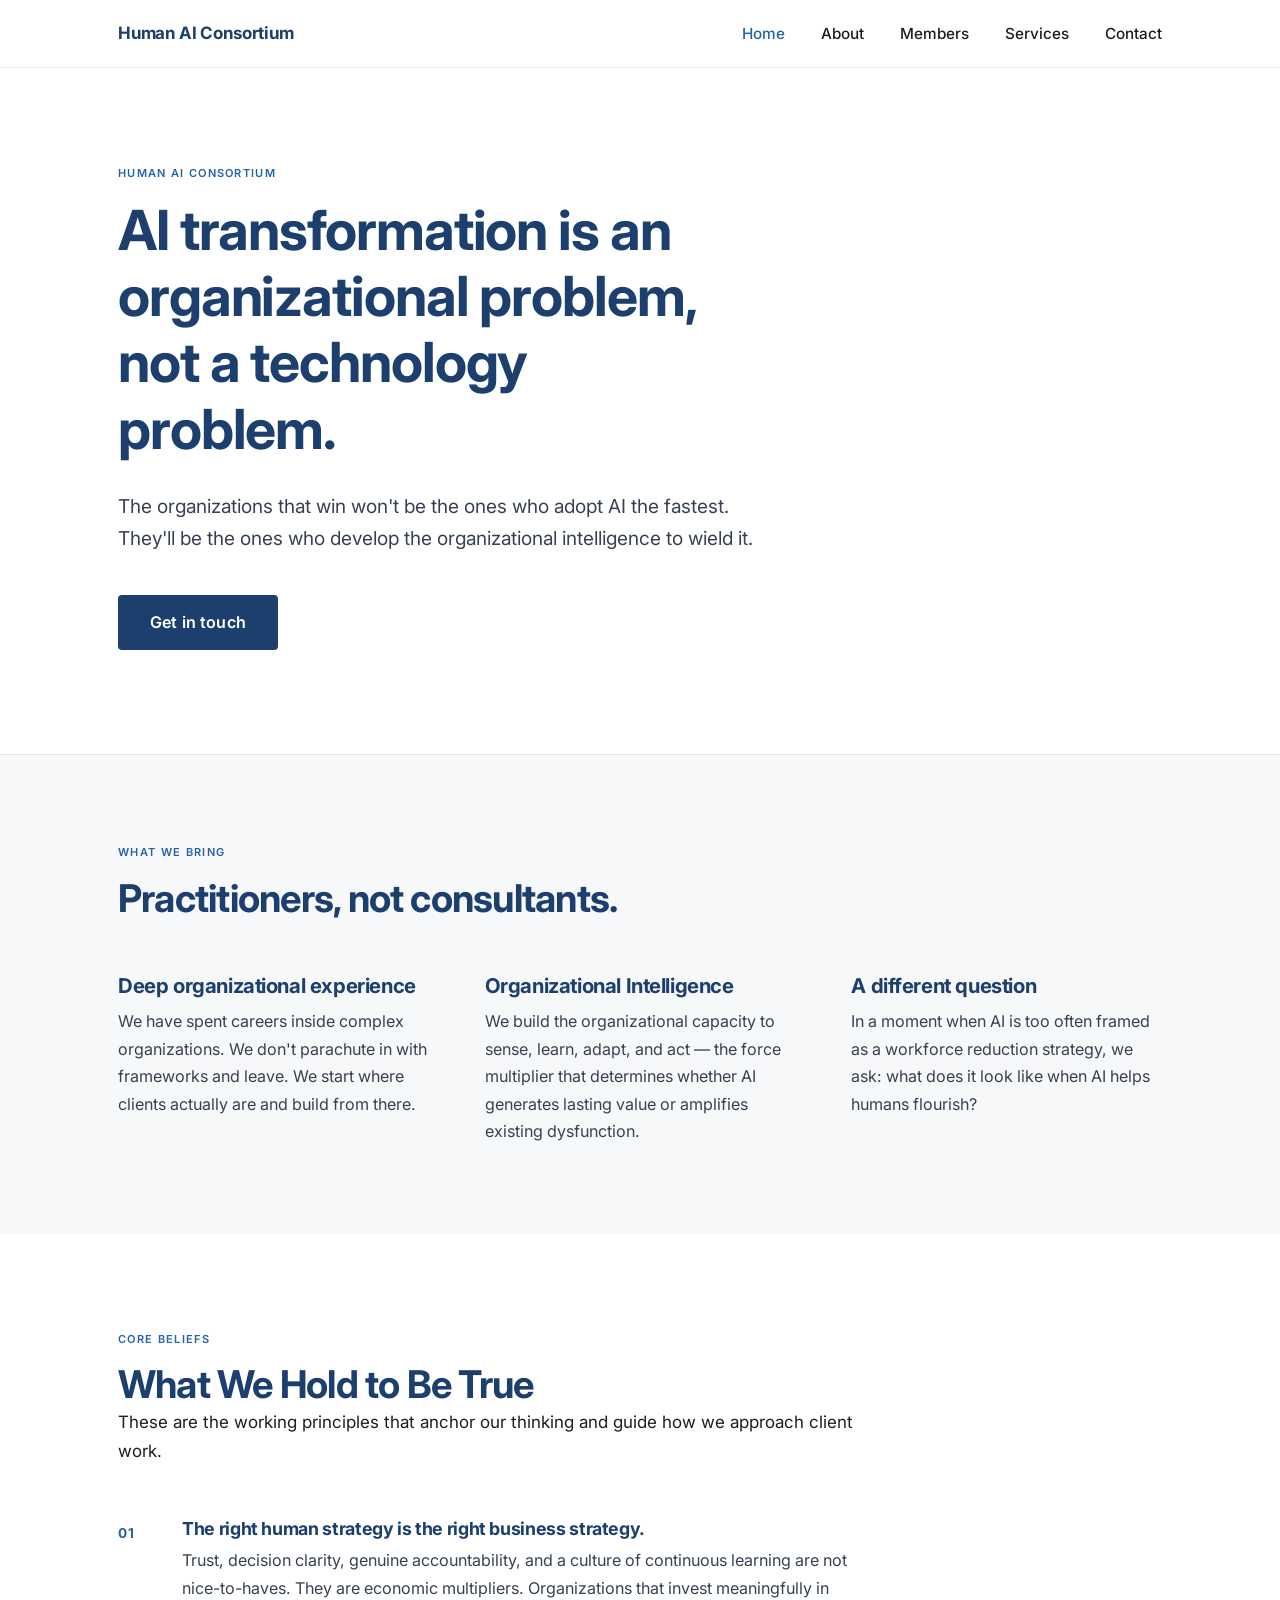
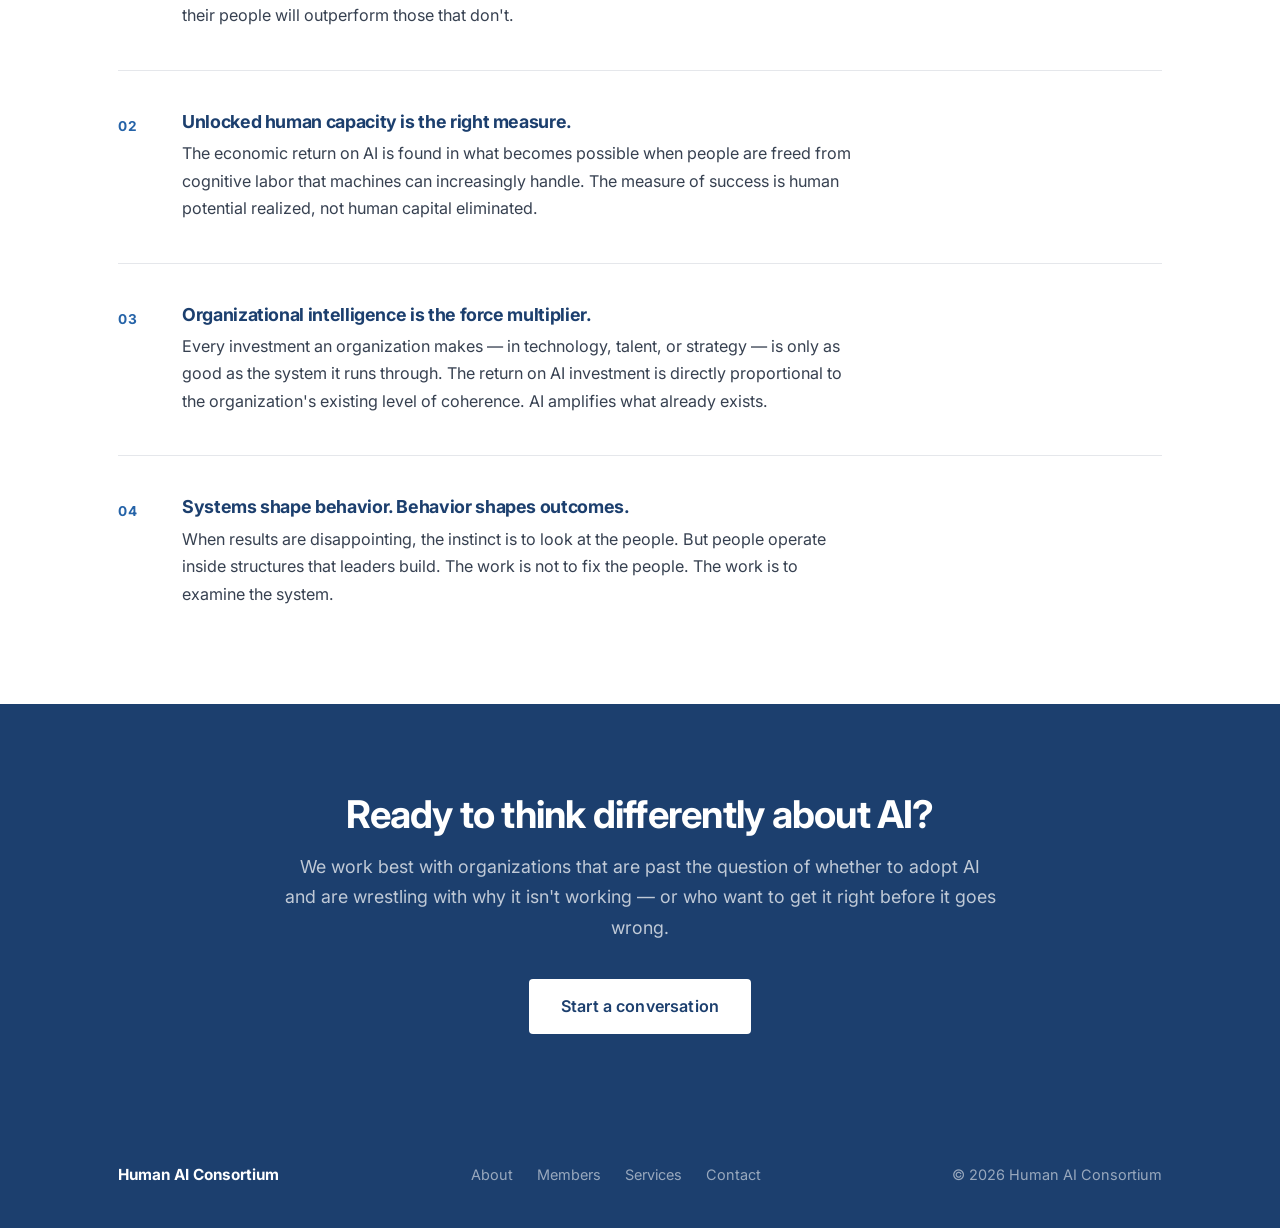
==== index.html @ 133a5184 "Initial build of Human AI Consortium website Five-page static site (HTML/CSS/JS): Home, About, Membe" ====
<!DOCTYPE html>
<html lang="en">
<head>
  <meta charset="UTF-8">
  <meta name="viewport" content="width=device-width, initial-scale=1.0">
  <title>Human AI Consortium</title>
  <meta name="description" content="A collaborative of independent practitioners helping organizations build the human and organizational foundation that makes AI work.">
  <link rel="preconnect" href="https://fonts.googleapis.com">
  <link rel="preconnect" href="https://fonts.gstatic.com" crossorigin>
  <link href="https://fonts.googleapis.com/css2?family=Inter:wght@400;500;600;700&display=swap" rel="stylesheet">
  <link rel="stylesheet" href="css/style.css">
</head>
<body>

  <nav class="site-nav">
    <div class="container nav-inner">
      <a href="index.html" class="nav-logo">Human AI Consortium</a>
      <button class="nav-toggle" aria-label="Open menu" aria-expanded="false">☰</button>
      <ul class="nav-links">
        <li><a href="index.html" class="active">Home</a></li>
        <li><a href="about.html">About</a></li>
        <li><a href="members.html">Members</a></li>
        <li><a href="services.html">Services</a></li>
        <li><a href="contact.html">Contact</a></li>
      </ul>
    </div>
  </nav>

  <!-- Hero -->
  <section class="hero">
    <div class="container">
      <span class="label">Human AI Consortium</span>
      <h1>AI transformation is an organizational problem, not a technology problem.</h1>
      <p>The organizations that win won't be the ones who adopt AI the fastest.<br>
         They'll be the ones who develop the organizational intelligence to wield it.</p>
      <a href="contact.html" class="btn">Get in touch</a>
    </div>
  </section>

  <!-- Feature strip -->
  <section class="features">
    <div class="container">
      <span class="label">What We Bring</span>
      <h2>Practitioners, not consultants.</h2>
      <div class="features-grid">
        <div class="feature-item">
          <h3>Deep organizational experience</h3>
          <p>We have spent careers inside complex organizations. We don't parachute in with frameworks and leave. We start where clients actually are and build from there.</p>
        </div>
        <div class="feature-item">
          <h3>Organizational Intelligence</h3>
          <p>We build the organizational capacity to sense, learn, adapt, and act — the force multiplier that determines whether AI generates lasting value or amplifies existing dysfunction.</p>
        </div>
        <div class="feature-item">
          <h3>A different question</h3>
          <p>In a moment when AI is too often framed as a workforce reduction strategy, we ask: what does it look like when AI helps humans flourish?</p>
        </div>
      </div>
    </div>
  </section>

  <!-- Core Beliefs -->
  <section class="beliefs">
    <div class="container">
      <span class="label">Core Beliefs</span>
      <h2>What We Hold to Be True</h2>
      <p>These are the working principles that anchor our thinking and guide how we approach client work.</p>
      <div class="beliefs-list">

        <div class="belief">
          <span class="belief-num">01</span>
          <div class="belief-body">
            <h3>The right human strategy is the right business strategy.</h3>
            <p>Trust, decision clarity, genuine accountability, and a culture of continuous learning are not nice-to-haves. They are economic multipliers. Organizations that invest meaningfully in their people will outperform those that don't.</p>
          </div>
        </div>

        <div class="belief">
          <span class="belief-num">02</span>
          <div class="belief-body">
            <h3>Unlocked human capacity is the right measure.</h3>
            <p>The economic return on AI is found in what becomes possible when people are freed from cognitive labor that machines can increasingly handle. The measure of success is human potential realized, not human capital eliminated.</p>
          </div>
        </div>

        <div class="belief">
          <span class="belief-num">03</span>
          <div class="belief-body">
            <h3>Organizational intelligence is the force multiplier.</h3>
            <p>Every investment an organization makes — in technology, talent, or strategy — is only as good as the system it runs through. The return on AI investment is directly proportional to the organization's existing level of coherence. AI amplifies what already exists.</p>
          </div>
        </div>

        <div class="belief">
          <span class="belief-num">04</span>
          <div class="belief-body">
            <h3>Systems shape behavior. Behavior shapes outcomes.</h3>
            <p>When results are disappointing, the instinct is to look at the people. But people operate inside structures that leaders build. The work is not to fix the people. The work is to examine the system.</p>
          </div>
        </div>

      </div>
    </div>
  </section>

  <!-- CTA Bar -->
  <section class="cta-bar">
    <div class="container">
      <h2>Ready to think differently about AI?</h2>
      <p>We work best with organizations that are past the question of whether to adopt AI<br>and are wrestling with why it isn't working — or who want to get it right before it goes wrong.</p>
      <a href="contact.html" class="btn">Start a conversation</a>
    </div>
  </section>

  <footer class="site-footer">
    <div class="container footer-inner">
      <a href="index.html" class="footer-logo">Human AI Consortium</a>
      <nav class="footer-links">
        <a href="about.html">About</a>
        <a href="members.html">Members</a>
        <a href="services.html">Services</a>
        <a href="contact.html">Contact</a>
      </nav>
      <span>© 2026 Human AI Consortium</span>
    </div>
  </footer>

  <script src="js/nav.js"></script>
</body>
</html>
---- css/style.css ----
/* ── Reset ── */
*, *::before, *::after { box-sizing: border-box; margin: 0; padding: 0; }
img { max-width: 100%; display: block; }
ul { list-style: none; }
button { font-family: inherit; }

/* ── Variables ── */
:root {
  --navy:    #1C3F6E;
  --blue:    #2563A8;
  --bg:      #FFFFFF;
  --bg-alt:  #F7F8FA;
  --text:    #1E1E1E;
  --muted:   #6B7280;
  --divider: #E5E7EB;
  --max-w:   1100px;
  --nav-h:   68px;
}

/* ── Base ── */
html { font-size: 17px; scroll-behavior: smooth; }
body {
  font-family: 'Inter', -apple-system, BlinkMacSystemFont, 'Segoe UI', sans-serif;
  color: var(--text);
  background: var(--bg);
  line-height: 1.7;
}

/* ── Typography ── */
h1, h2, h3, h4 {
  color: var(--navy);
  font-weight: 700;
  letter-spacing: -0.02em;
  line-height: 1.2;
}
h1 { font-size: clamp(2rem, 5vw, 3.25rem); }
h2 { font-size: clamp(1.5rem, 3.5vw, 2.25rem); }
h3 { font-size: 1.2rem; }
p { max-width: 68ch; }
a { text-decoration: none; color: var(--blue); }
a:hover { text-decoration: underline; }

/* ── Container ── */
.container { max-width: var(--max-w); margin: 0 auto; padding: 0 28px; }

/* ── Section label ── */
.label {
  display: block;
  font-size: 11px;
  font-weight: 600;
  letter-spacing: 0.12em;
  text-transform: uppercase;
  color: var(--blue);
  margin-bottom: 14px;
}

/* ══════════════════════════════════════════
   NAV
══════════════════════════════════════════ */
.site-nav {
  position: fixed;
  top: 0; left: 0; right: 0;
  height: var(--nav-h);
  background: var(--bg);
  border-bottom: 1px solid var(--divider);
  z-index: 200;
}
.nav-inner {
  display: flex;
  align-items: center;
  justify-content: space-between;
  height: 100%;
}
.nav-logo {
  font-size: 1rem;
  font-weight: 700;
  color: var(--navy);
  letter-spacing: -0.01em;
  text-decoration: none;
}
.nav-logo:hover { text-decoration: none; color: var(--blue); }
.nav-links {
  display: flex;
  gap: 36px;
  align-items: center;
}
.nav-links a {
  font-size: 0.9rem;
  font-weight: 500;
  color: var(--text);
  transition: color 0.15s;
  text-decoration: none;
}
.nav-links a:hover { color: var(--blue); }
.nav-links a.active { color: var(--blue); }
.nav-toggle {
  display: none;
  background: none;
  border: none;
  font-size: 1.5rem;
  cursor: pointer;
  color: var(--navy);
  padding: 4px 8px;
  line-height: 1;
}

/* ══════════════════════════════════════════
   HERO  (home page)
══════════════════════════════════════════ */
.hero {
  padding: calc(var(--nav-h) + 96px) 0 104px;
  border-bottom: 1px solid var(--divider);
}
.hero h1 {
  max-width: 17ch;
  margin-bottom: 28px;
}
.hero p {
  font-size: 1.125rem;
  color: #374151;
  margin-bottom: 40px;
}

/* ── Buttons ── */
.btn {
  display: inline-block;
  background: var(--navy);
  color: #fff;
  padding: 14px 32px;
  font-size: 0.95rem;
  font-weight: 600;
  border-radius: 4px;
  letter-spacing: 0.01em;
  transition: background 0.15s;
  text-decoration: none;
}
.btn:hover { background: var(--blue); text-decoration: none; color: #fff; }
.btn-ghost {
  background: transparent;
  color: var(--navy);
  border: 2px solid var(--navy);
}
.btn-ghost:hover { background: var(--navy); color: #fff; }

/* ══════════════════════════════════════════
   FEATURE STRIP  (home page)
══════════════════════════════════════════ */
.features {
  background: var(--bg-alt);
  padding: 88px 0;
}
.features-grid {
  display: grid;
  grid-template-columns: repeat(3, 1fr);
  gap: 56px;
  margin-top: 52px;
}
.feature-item h3 { margin-bottom: 10px; }
.feature-item p { font-size: 0.95rem; color: #374151; margin: 0; }

/* ══════════════════════════════════════════
   BELIEFS  (home + about pages)
══════════════════════════════════════════ */
.beliefs { padding: 96px 0; }
.beliefs-list {
  margin-top: 52px;
  display: flex;
  flex-direction: column;
  gap: 40px;
}
.belief {
  display: grid;
  grid-template-columns: 40px 1fr;
  gap: 24px;
  align-items: start;
  padding-bottom: 40px;
  border-bottom: 1px solid var(--divider);
}
.belief:last-child { border-bottom: none; padding-bottom: 0; }
.belief-num {
  font-size: 0.8rem;
  font-weight: 700;
  color: var(--blue);
  padding-top: 4px;
  letter-spacing: 0.05em;
}
.belief-body h3 { font-size: 1.05rem; margin-bottom: 8px; }
.belief-body p { font-size: 0.95rem; color: #374151; margin: 0; }

/* ══════════════════════════════════════════
   CTA BAR
══════════════════════════════════════════ */
.cta-bar {
  background: var(--navy);
  color: #fff;
  padding: 88px 0;
  text-align: center;
}
.cta-bar h2 { color: #fff; margin-bottom: 14px; }
.cta-bar p { color: rgba(255,255,255,0.72); margin: 0 auto 36px; font-size: 1.05rem; }
.cta-bar .btn { background: #fff; color: var(--navy); }
.cta-bar .btn:hover { background: var(--bg-alt); color: var(--navy); }

/* ══════════════════════════════════════════
   PAGE HEADER  (inner pages)
══════════════════════════════════════════ */
.page-header {
  padding: calc(var(--nav-h) + 64px) 0 64px;
  border-bottom: 1px solid var(--divider);
}
.page-header h1 { margin-top: 14px; }

/* ══════════════════════════════════════════
   PROSE SECTIONS  (about page)
══════════════════════════════════════════ */
.prose-section { padding: 80px 0; }
.prose-section.alt {
  background: var(--bg-alt);
  padding: 80px 0;
}
.prose-section h2 { margin-bottom: 28px; }
.prose-section p + p { margin-top: 16px; }

/* ── Operating norms (bold-lead list) ── */
.norms-list {
  margin-top: 32px;
  display: flex;
  flex-direction: column;
  gap: 0;
}
.norm {
  padding: 20px 0;
  border-bottom: 1px solid var(--divider);
  font-size: 0.975rem;
  color: #374151;
}
.norm:first-child { border-top: 1px solid var(--divider); }
.norm strong { color: var(--navy); }

/* ── Methodology callout ── */
.callout {
  margin-top: 48px;
  padding: 32px 36px;
  border-left: 4px solid var(--blue);
  background: var(--bg-alt);
  border-radius: 0 4px 4px 0;
}
.callout p { color: #374151; margin: 0; font-size: 0.975rem; }
.callout p + p { margin-top: 12px; }
.callout a { color: var(--blue); font-weight: 600; }

/* ══════════════════════════════════════════
   MEMBERS
══════════════════════════════════════════ */
.members-section { padding: 80px 0; }
.members-grid {
  display: grid;
  grid-template-columns: repeat(4, 1fr);
  gap: 24px;
  margin-top: 52px;
}
.member-card {
  display: flex;
  flex-direction: column;
  align-items: center;
  text-align: center;
  gap: 12px;
  padding: 32px 20px 28px;
  border: 1px solid var(--divider);
  border-radius: 6px;
  transition: border-color 0.15s;
}
.member-card:hover { border-color: var(--blue); }
.member-avatar {
  width: 72px;
  height: 72px;
  border-radius: 50%;
  background: var(--navy);
  color: #fff;
  display: flex;
  align-items: center;
  justify-content: center;
  font-size: 1.3rem;
  font-weight: 700;
  letter-spacing: 0.03em;
  flex-shrink: 0;
}
.member-avatar.alt { background: var(--blue); }
.member-name {
  font-weight: 600;
  font-size: 0.95rem;
  color: var(--navy);
  line-height: 1.3;
}
.member-linkedin {
  display: inline-flex;
  align-items: center;
  gap: 5px;
  font-size: 0.8rem;
  font-weight: 500;
  color: var(--blue);
  text-decoration: none;
  transition: color 0.15s;
}
.member-linkedin:hover { color: var(--navy); text-decoration: none; }
.member-linkedin svg { width: 13px; height: 13px; flex-shrink: 0; }

/* ══════════════════════════════════════════
   SERVICES
══════════════════════════════════════════ */
.services-section { padding: 80px 0; }
.services-section.alt { background: var(--bg-alt); }

.services-grid {
  display: grid;
  grid-template-columns: repeat(2, 1fr);
  gap: 28px;
  margin-top: 44px;
}
.service-card {
  padding: 32px;
  border: 1px solid var(--divider);
  border-top: 3px solid var(--blue);
  border-radius: 0 0 6px 6px;
  background: var(--bg);
}
.service-card h3 { margin-bottom: 10px; }
.service-card p { font-size: 0.95rem; color: #374151; margin: 0; }

/* OI dimensions grid */
.oi-grid {
  display: grid;
  grid-template-columns: repeat(3, 1fr);
  gap: 12px;
  margin-top: 28px;
}
.oi-item {
  padding: 12px 16px;
  background: var(--bg);
  border: 1px solid var(--divider);
  border-radius: 4px;
  font-size: 0.875rem;
  font-weight: 500;
  color: var(--navy);
}

/* Who we serve columns */
.fit-cols {
  display: grid;
  grid-template-columns: 1fr 1fr;
  gap: 56px;
  margin-top: 40px;
}
.fit-col h3 {
  font-size: 1rem;
  margin-bottom: 18px;
  padding-bottom: 12px;
  border-bottom: 2px solid var(--divider);
}
.fit-col ul { display: flex; flex-direction: column; gap: 12px; }
.fit-col li {
  font-size: 0.95rem;
  color: #374151;
  padding-left: 18px;
  position: relative;
  line-height: 1.5;
}
.fit-col li::before {
  content: '—';
  position: absolute;
  left: 0;
  color: var(--blue);
  font-weight: 700;
}
.fit-col.no li::before { color: #9CA3AF; }

/* ══════════════════════════════════════════
   CONTACT
══════════════════════════════════════════ */
.contact-section {
  padding: calc(var(--nav-h) + 96px) 0 104px;
}
.contact-section h1 { margin-top: 14px; margin-bottom: 28px; }
.contact-section .lead {
  font-size: 1.1rem;
  color: #374151;
  margin-bottom: 16px;
}
.contact-section p { color: #374151; margin-bottom: 0; }
.contact-cta { margin-top: 40px; }

/* ══════════════════════════════════════════
   FOOTER
══════════════════════════════════════════ */
.site-footer {
  background: var(--navy);
  color: rgba(255,255,255,0.55);
  padding: 40px 0;
  font-size: 0.85rem;
}
.footer-inner {
  display: flex;
  justify-content: space-between;
  align-items: center;
}
.footer-logo {
  color: #fff;
  font-weight: 700;
  font-size: 0.9rem;
  text-decoration: none;
}
.footer-logo:hover { color: #fff; text-decoration: none; }
.footer-links { display: flex; gap: 24px; }
.footer-links a { color: rgba(255,255,255,0.55); text-decoration: none; transition: color 0.15s; }
.footer-links a:hover { color: #fff; text-decoration: none; }

/* ══════════════════════════════════════════
   RESPONSIVE
══════════════════════════════════════════ */
@media (max-width: 900px) {
  .members-grid { grid-template-columns: repeat(3, 1fr); }
}

@media (max-width: 768px) {
  .nav-toggle { display: block; }
  .nav-links {
    display: none;
    position: absolute;
    top: var(--nav-h);
    left: 0; right: 0;
    background: var(--bg);
    border-bottom: 1px solid var(--divider);
    flex-direction: column;
    padding: 8px 0 20px;
    gap: 0;
  }
  .nav-links.open { display: flex; }
  .nav-links li { width: 100%; }
  .nav-links a {
    display: block;
    padding: 12px 28px;
    border-bottom: 1px solid var(--divider);
  }
  .nav-links li:last-child a { border-bottom: none; }

  .features-grid { grid-template-columns: 1fr; gap: 36px; }
  .members-grid { grid-template-columns: repeat(2, 1fr); }
  .services-grid { grid-template-columns: 1fr; }
  .oi-grid { grid-template-columns: repeat(2, 1fr); }
  .fit-cols { grid-template-columns: 1fr; gap: 40px; }
  .footer-inner { flex-direction: column; gap: 16px; text-align: center; }
  .footer-links { flex-wrap: wrap; justify-content: center; }

  .belief { grid-template-columns: 32px 1fr; gap: 16px; }
}

@media (max-width: 480px) {
  .members-grid { grid-template-columns: repeat(2, 1fr); gap: 16px; }
  .oi-grid { grid-template-columns: 1fr 1fr; }
  .member-card { padding: 24px 12px 20px; }
}
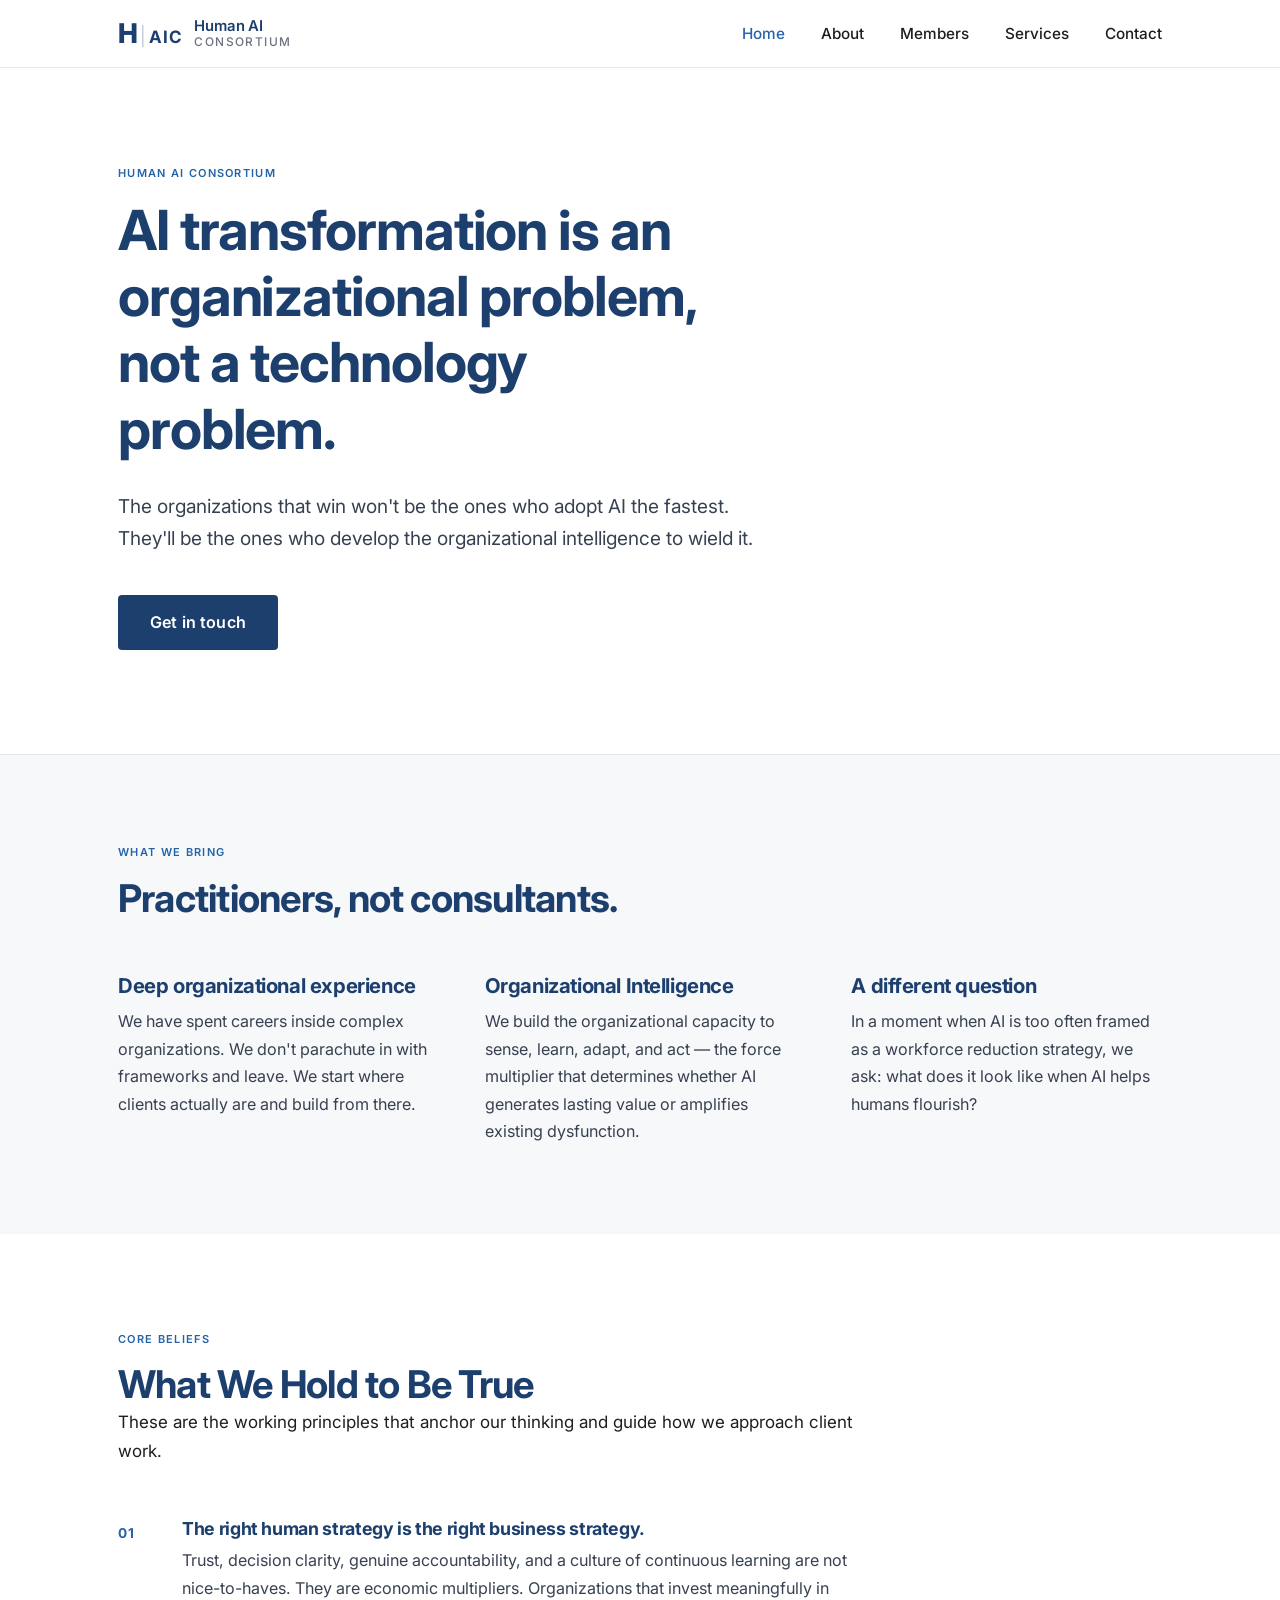
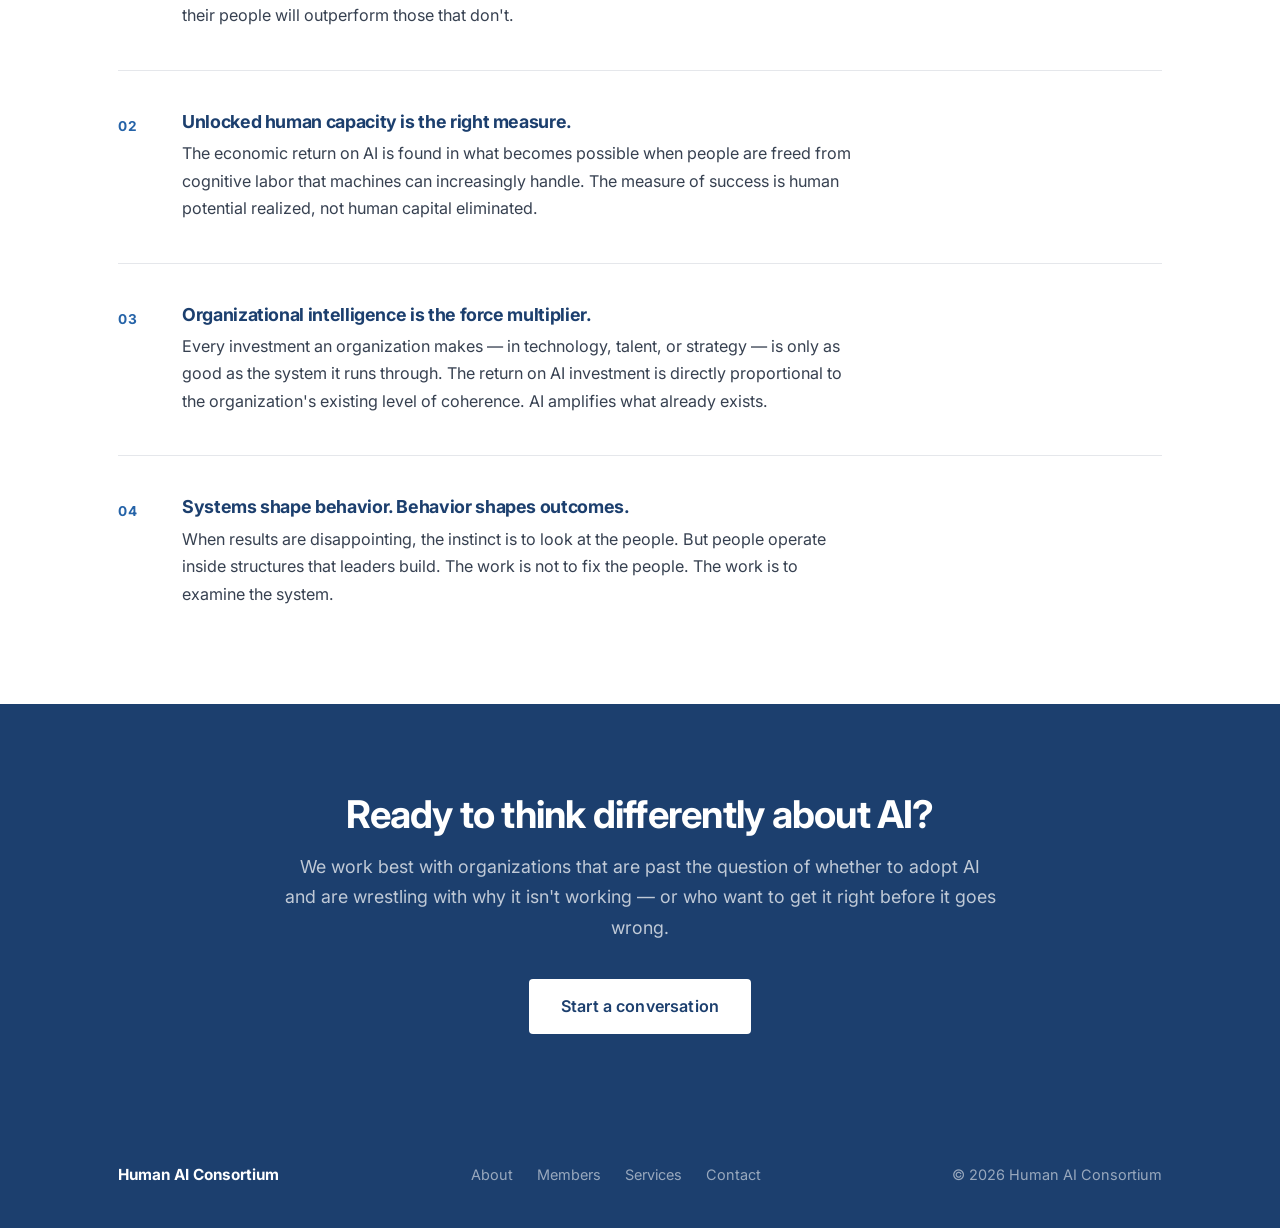
==== commit c7073d4c: "Add H|AIC logo mark to nav, matching LinkedIn brand Co-Authored-By: Claude Sonnet 4.6 <noreply@anthr" ====
--- a/index.html
+++ b/index.html
@@ -14,7 +14,12 @@
 
   <nav class="site-nav">
     <div class="container nav-inner">
-      <a href="index.html" class="nav-logo">Human AI Consortium</a>
+      <a href="index.html" class="nav-logo">
+        <div class="logo-mark">
+          <span class="lm-h">H</span><span class="lm-bar">|</span><span class="lm-aic">AIC</span>
+        </div>
+        <div class="logo-wordmark">Human AI<span>Consortium</span></div>
+      </a>
       <button class="nav-toggle" aria-label="Open menu" aria-expanded="false">☰</button>
       <ul class="nav-links">
         <li><a href="index.html" class="active">Home</a></li>
--- a/css/style.css
+++ b/css/style.css
@@ -72,13 +72,55 @@
   height: 100%;
 }
 .nav-logo {
+  display: flex;
+  align-items: center;
+  gap: 12px;
+  text-decoration: none;
+}
+.nav-logo:hover { text-decoration: none; }
+.nav-logo:hover .logo-wordmark { color: var(--blue); }
+
+.logo-mark {
+  display: flex;
+  align-items: baseline;
+  gap: 0;
+  line-height: 1;
+}
+.logo-mark .lm-h {
+  font-size: 1.6rem;
+  font-weight: 800;
+  color: var(--navy);
+  letter-spacing: -0.03em;
+}
+.logo-mark .lm-bar {
+  font-size: 1.1rem;
+  font-weight: 300;
+  color: var(--navy);
+  opacity: 0.35;
+  margin: 0 3px;
+}
+.logo-mark .lm-aic {
   font-size: 1rem;
   font-weight: 700;
   color: var(--navy);
+  letter-spacing: 0.04em;
+}
+.logo-wordmark {
+  font-size: 0.875rem;
+  font-weight: 600;
+  color: var(--navy);
   letter-spacing: -0.01em;
-  text-decoration: none;
-}
-.nav-logo:hover { text-decoration: none; color: var(--blue); }
+  line-height: 1.25;
+  transition: color 0.15s;
+}
+.logo-wordmark span {
+  display: block;
+  font-size: 0.7rem;
+  font-weight: 500;
+  letter-spacing: 0.12em;
+  text-transform: uppercase;
+  color: var(--muted);
+}
 .nav-links {
   display: flex;
   gap: 36px;
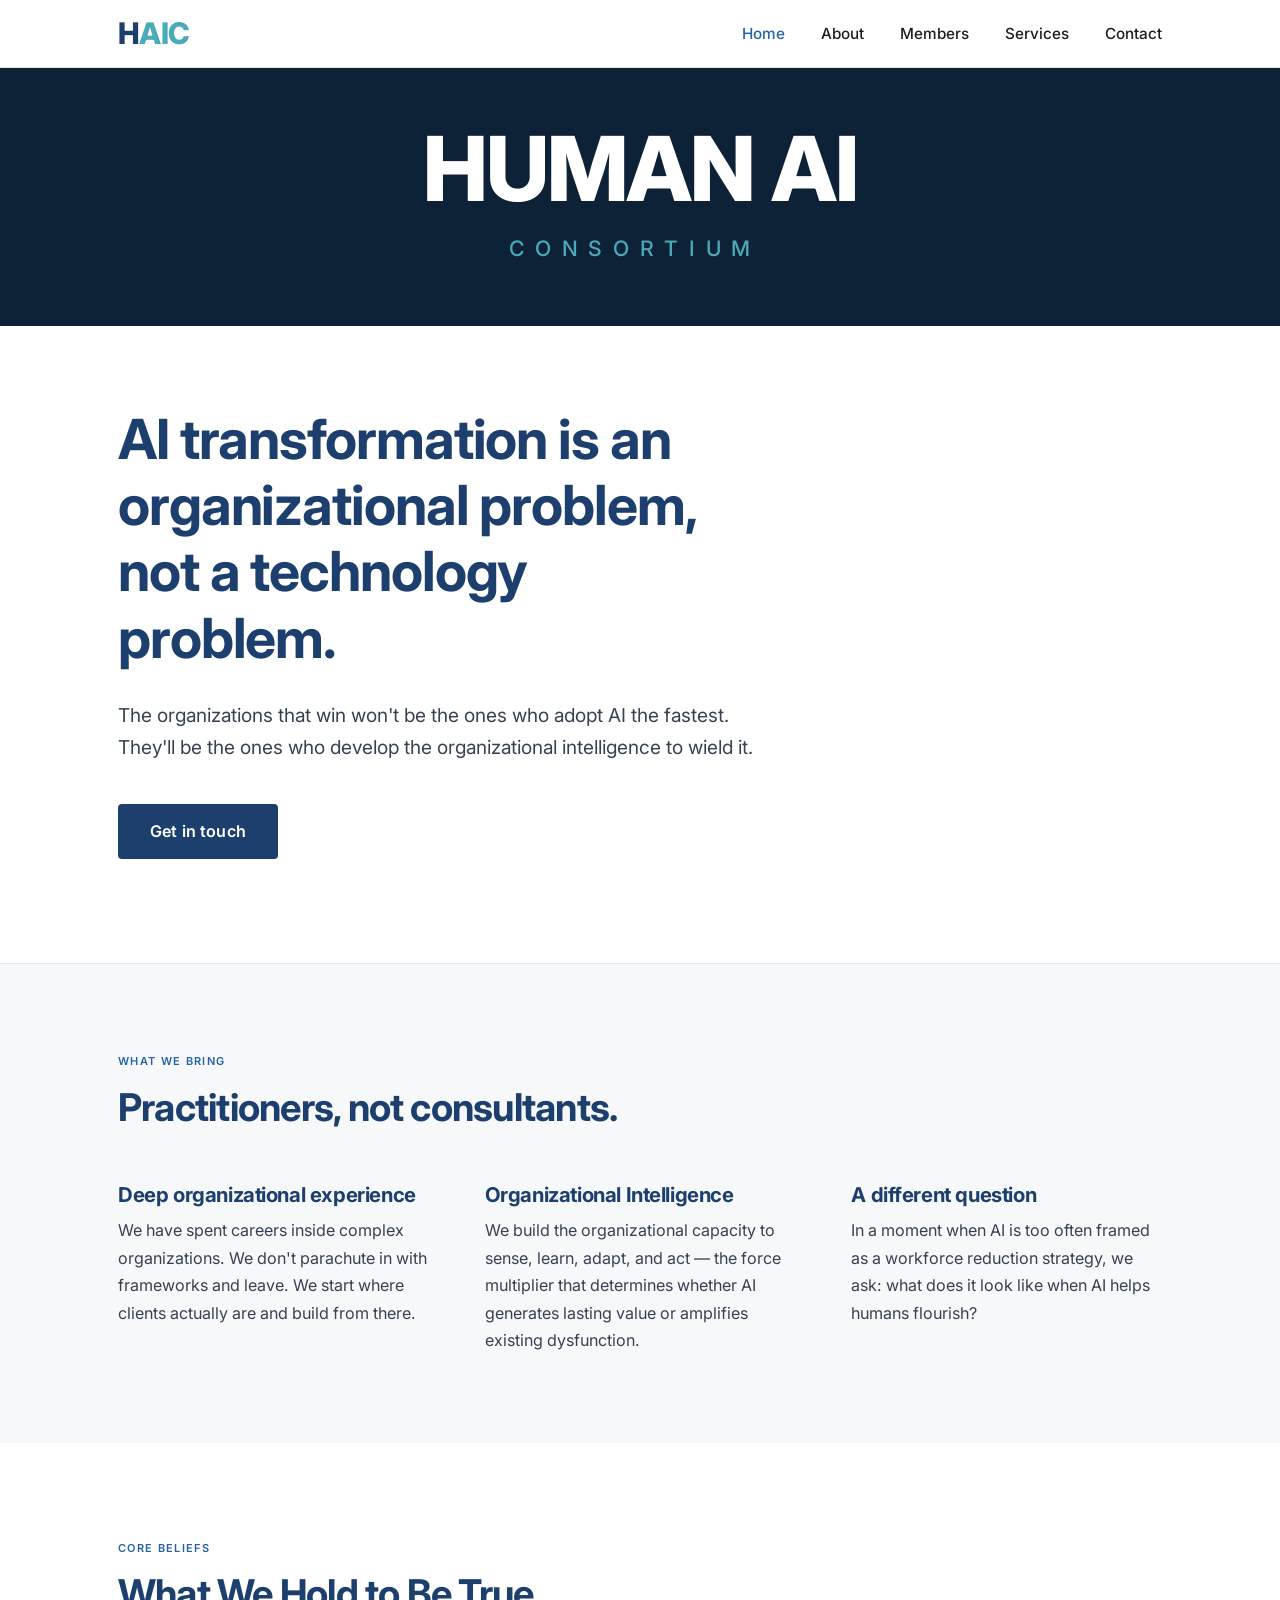
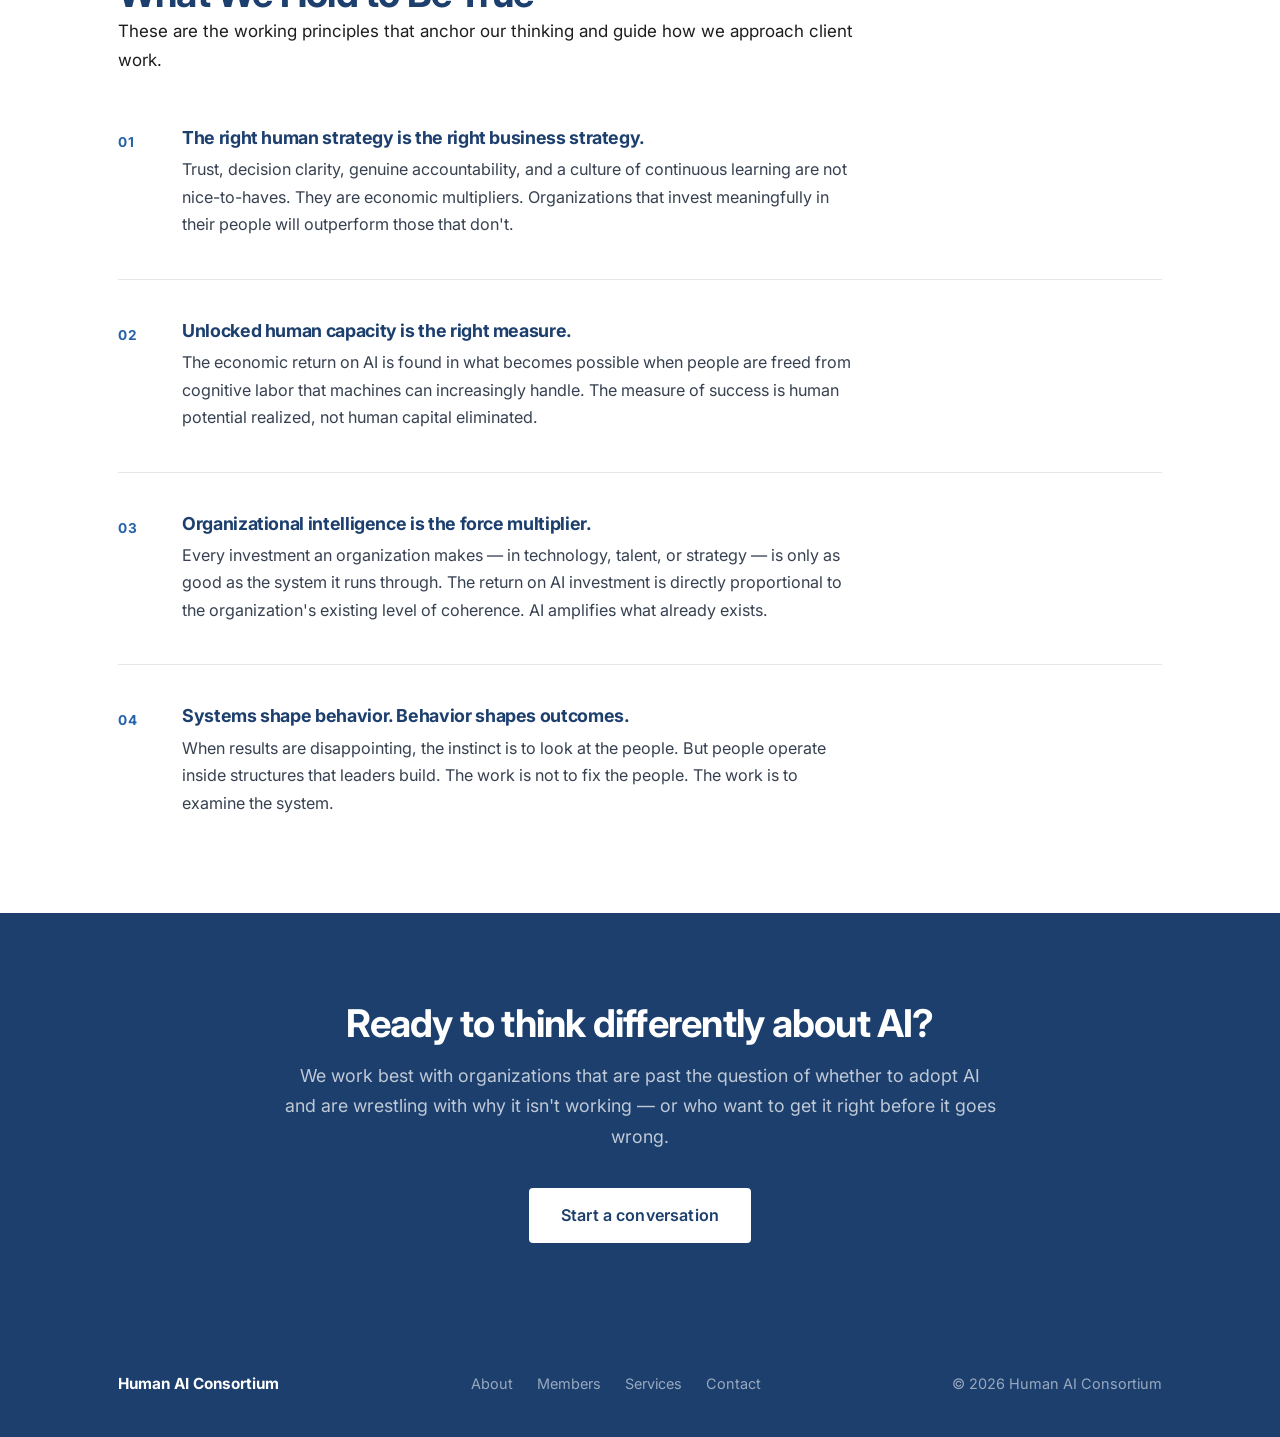
==== commit 98f98ed6: "Add full-width HUMAN AI CONSORTIUM banner below nav on all pages Matches LinkedIn brand: dark navy b" ====
--- a/index.html
+++ b/index.html
@@ -14,12 +14,7 @@
 
   <nav class="site-nav">
     <div class="container nav-inner">
-      <a href="index.html" class="nav-logo">
-        <div class="logo-mark">
-          <span class="lm-h">H</span><span class="lm-bar">|</span><span class="lm-aic">AIC</span>
-        </div>
-        <div class="logo-wordmark">Human AI<span>Consortium</span></div>
-      </a>
+      <a href="index.html" class="nav-logo"><span class="lm-h">H</span><span class="lm-aic">AIC</span></a>
       <button class="nav-toggle" aria-label="Open menu" aria-expanded="false">☰</button>
       <ul class="nav-links">
         <li><a href="index.html" class="active">Home</a></li>
@@ -31,10 +26,14 @@
     </div>
   </nav>
 
+  <div class="site-banner">
+    <div class="banner-title">HUMAN AI</div>
+    <div class="banner-sub">Consortium</div>
+  </div>
+
   <!-- Hero -->
   <section class="hero">
     <div class="container">
-      <span class="label">Human AI Consortium</span>
       <h1>AI transformation is an organizational problem, not a technology problem.</h1>
       <p>The organizations that win won't be the ones who adopt AI the fastest.<br>
          They'll be the ones who develop the organizational intelligence to wield it.</p>
--- a/css/style.css
+++ b/css/style.css
@@ -8,6 +8,8 @@
 :root {
   --navy:    #1C3F6E;
   --blue:    #2563A8;
+  --teal:    #4AABB8;
+  --bg-dark: #0D2137;
   --bg:      #FFFFFF;
   --bg-alt:  #F7F8FA;
   --text:    #1E1E1E;
@@ -73,54 +75,13 @@
 }
 .nav-logo {
   display: flex;
-  align-items: center;
-  gap: 12px;
+  align-items: baseline;
   text-decoration: none;
+  line-height: 1;
 }
 .nav-logo:hover { text-decoration: none; }
-.nav-logo:hover .logo-wordmark { color: var(--blue); }
-
-.logo-mark {
-  display: flex;
-  align-items: baseline;
-  gap: 0;
-  line-height: 1;
-}
-.logo-mark .lm-h {
-  font-size: 1.6rem;
-  font-weight: 800;
-  color: var(--navy);
-  letter-spacing: -0.03em;
-}
-.logo-mark .lm-bar {
-  font-size: 1.1rem;
-  font-weight: 300;
-  color: var(--navy);
-  opacity: 0.35;
-  margin: 0 3px;
-}
-.logo-mark .lm-aic {
-  font-size: 1rem;
-  font-weight: 700;
-  color: var(--navy);
-  letter-spacing: 0.04em;
-}
-.logo-wordmark {
-  font-size: 0.875rem;
-  font-weight: 600;
-  color: var(--navy);
-  letter-spacing: -0.01em;
-  line-height: 1.25;
-  transition: color 0.15s;
-}
-.logo-wordmark span {
-  display: block;
-  font-size: 0.7rem;
-  font-weight: 500;
-  letter-spacing: 0.12em;
-  text-transform: uppercase;
-  color: var(--muted);
-}
+.lm-h  { font-size: 1.75rem; font-weight: 800; color: var(--navy); letter-spacing: -0.02em; }
+.lm-aic { font-size: 1.75rem; font-weight: 800; color: var(--teal); letter-spacing: -0.02em; }
 .nav-links {
   display: flex;
   gap: 36px;
@@ -147,10 +108,36 @@
 }
 
 /* ══════════════════════════════════════════
+   SITE BANNER  (all pages, below nav)
+══════════════════════════════════════════ */
+.site-banner {
+  margin-top: var(--nav-h);
+  background: var(--bg-dark);
+  padding: 56px 0 60px;
+  text-align: center;
+}
+.banner-title {
+  font-size: clamp(2.75rem, 7vw, 5.5rem);
+  font-weight: 800;
+  color: #fff;
+  letter-spacing: -0.02em;
+  line-height: 1;
+}
+.banner-sub {
+  font-size: clamp(0.8rem, 2vw, 1.25rem);
+  font-weight: 500;
+  color: var(--teal);
+  letter-spacing: 0.5em;
+  text-transform: uppercase;
+  margin-top: 16px;
+  padding-right: 0.5em; /* optical compensation for letter-spacing */
+}
+
+/* ══════════════════════════════════════════
    HERO  (home page)
 ══════════════════════════════════════════ */
 .hero {
-  padding: calc(var(--nav-h) + 96px) 0 104px;
+  padding: 80px 0 104px;
   border-bottom: 1px solid var(--divider);
 }
 .hero h1 {
@@ -247,7 +234,7 @@
    PAGE HEADER  (inner pages)
 ══════════════════════════════════════════ */
 .page-header {
-  padding: calc(var(--nav-h) + 64px) 0 64px;
+  padding: 64px 0;
   border-bottom: 1px solid var(--divider);
 }
 .page-header h1 { margin-top: 14px; }
@@ -420,7 +407,7 @@
    CONTACT
 ══════════════════════════════════════════ */
 .contact-section {
-  padding: calc(var(--nav-h) + 96px) 0 104px;
+  padding: 80px 0 104px;
 }
 .contact-section h1 { margin-top: 14px; margin-bottom: 28px; }
 .contact-section .lead {
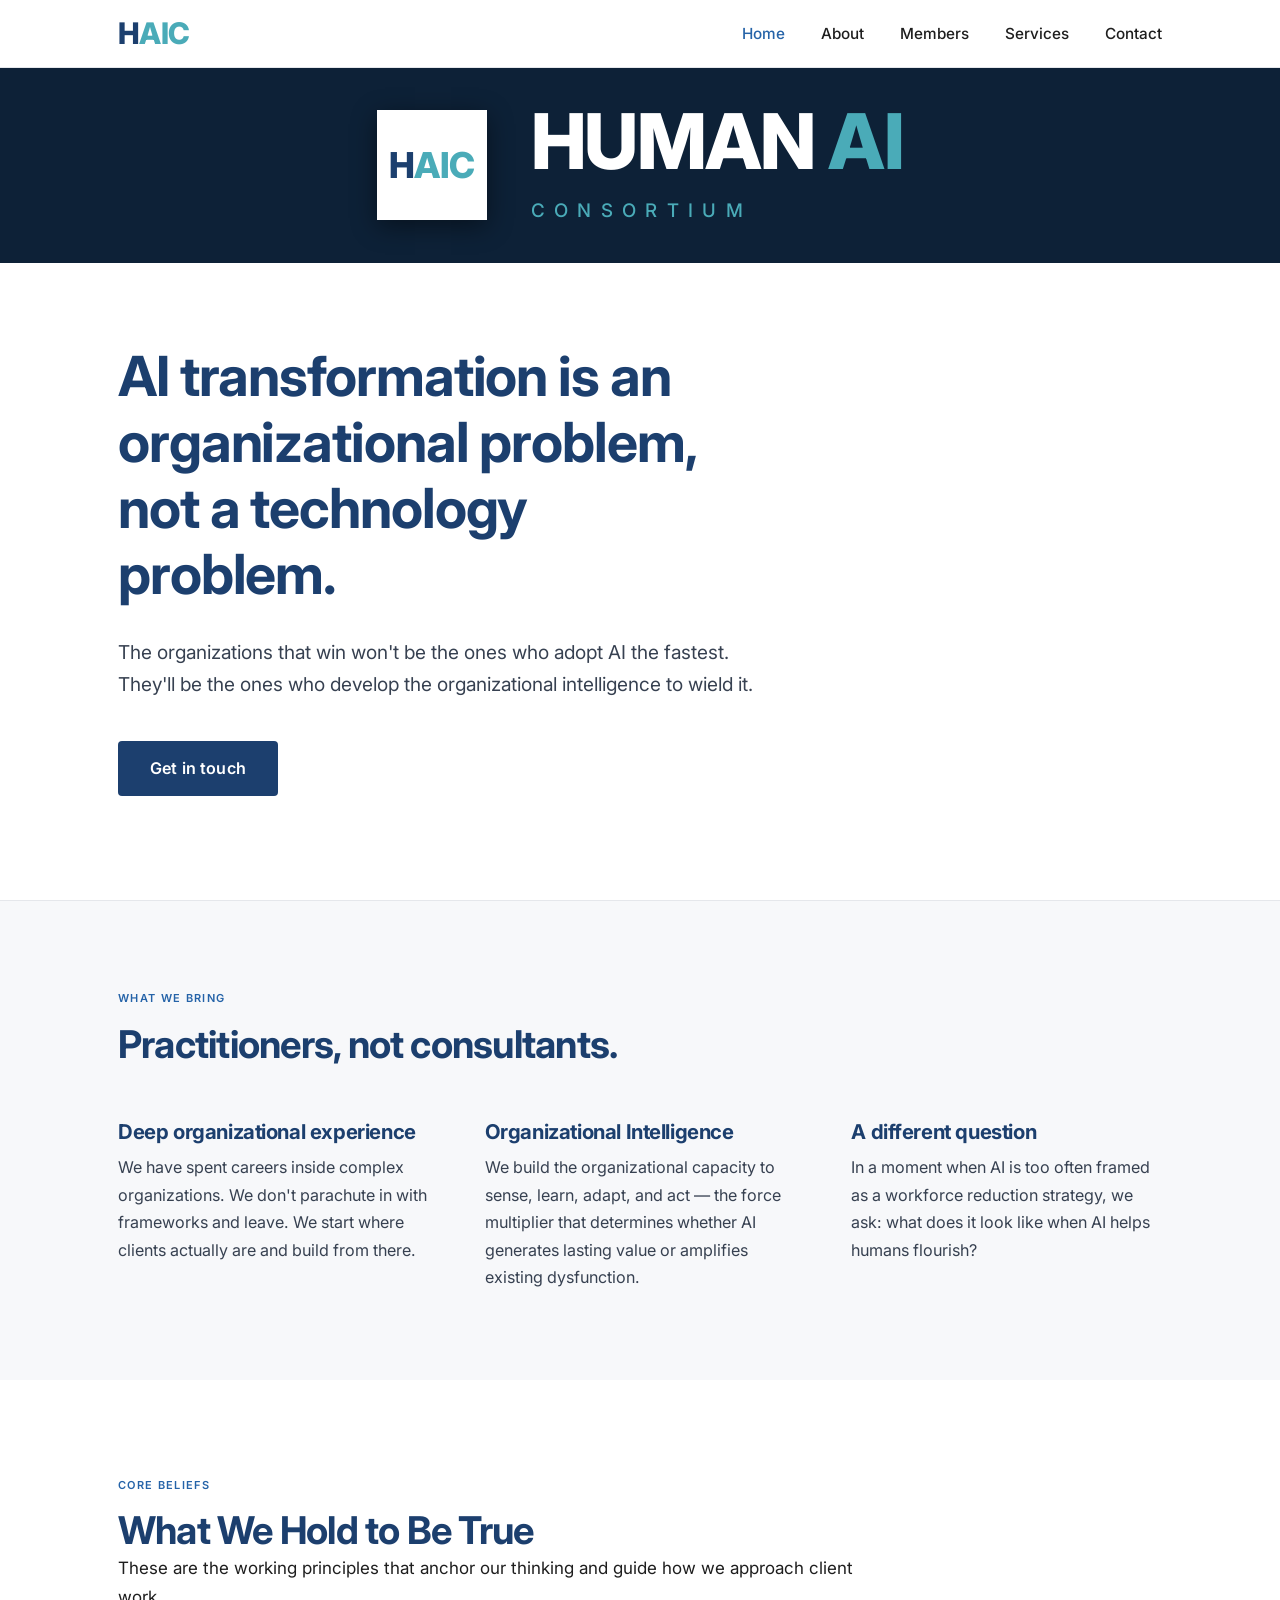
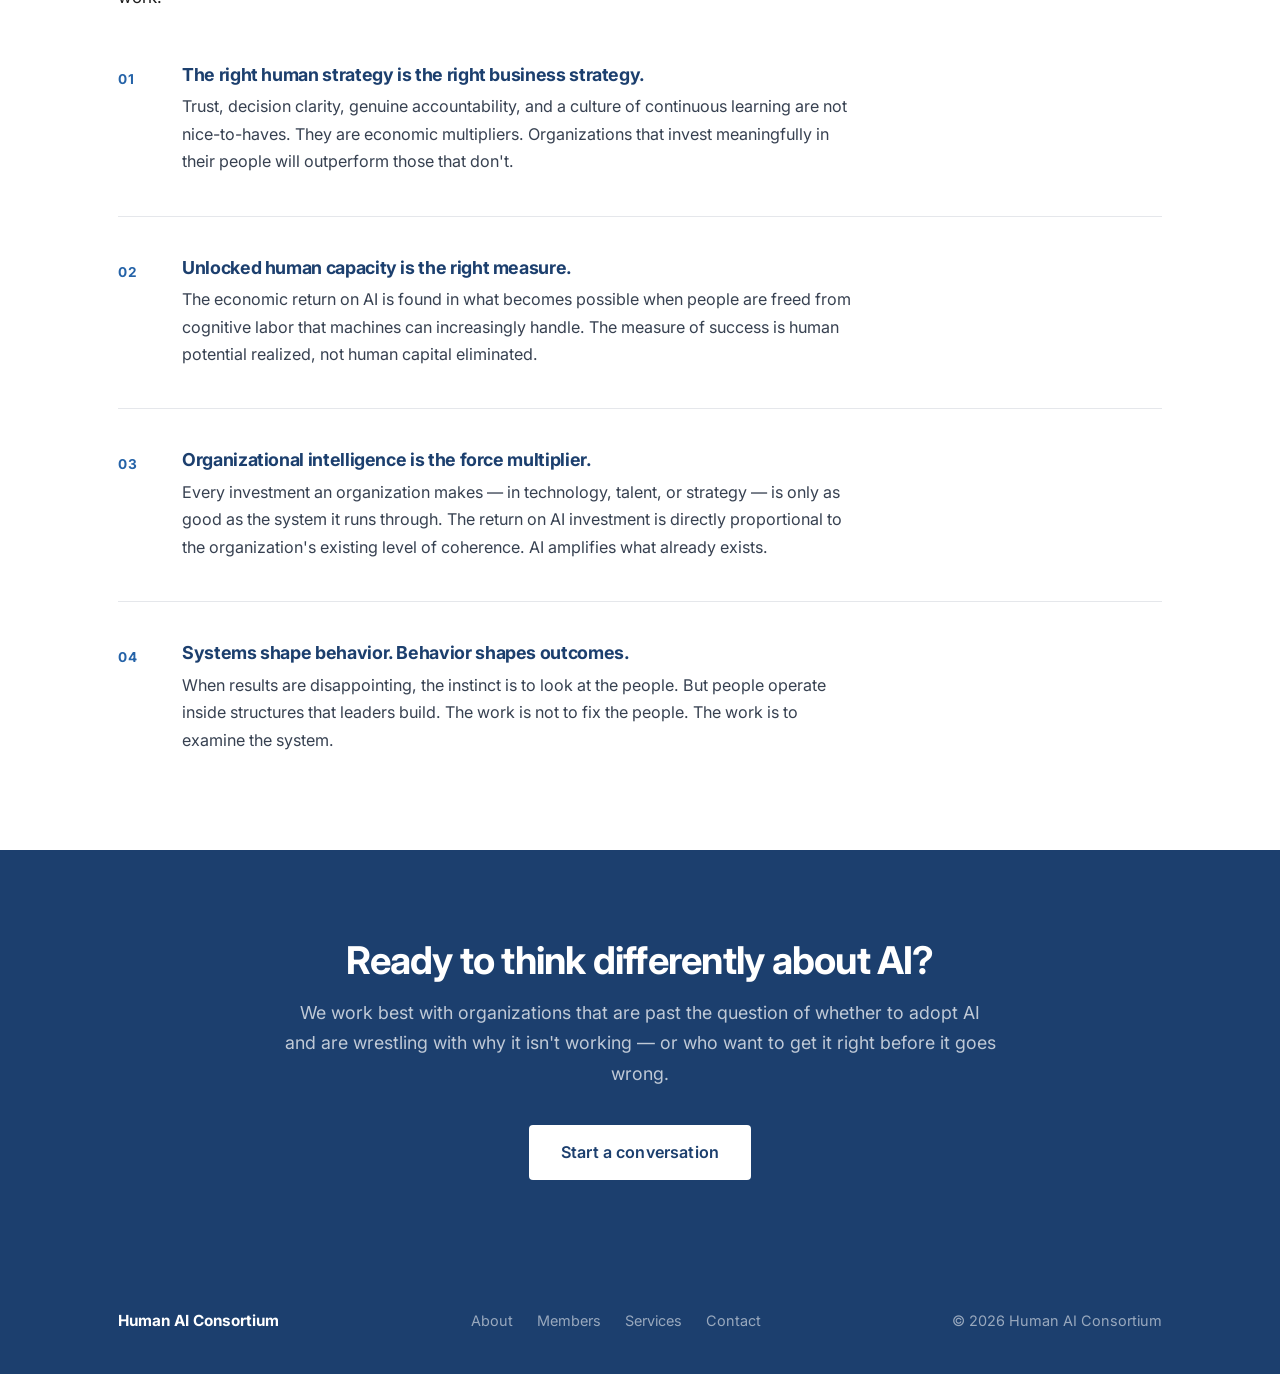
==== commit e22538a6: "Banner: HAIC mark left of text, AI in teal, drop shadow, vertically centered Co-Authored-By: Claude " ====
--- a/index.html
+++ b/index.html
@@ -8,7 +8,7 @@
   <link rel="preconnect" href="https://fonts.googleapis.com">
   <link rel="preconnect" href="https://fonts.gstatic.com" crossorigin>
   <link href="https://fonts.googleapis.com/css2?family=Inter:wght@400;500;600;700&display=swap" rel="stylesheet">
-  <link rel="stylesheet" href="css/style.css">
+  <link rel="stylesheet" href="css/style.css?v=3">
 </head>
 <body>
 
@@ -27,8 +27,13 @@
   </nav>
 
   <div class="site-banner">
-    <div class="banner-title">HUMAN AI</div>
-    <div class="banner-sub">Consortium</div>
+    <div class="container banner-inner">
+      <div class="banner-mark"><span class="bm-h">H</span><span class="bm-aic">AIC</span></div>
+      <div class="banner-text">
+        <div class="banner-title">HUMAN <span class="teal">AI</span></div>
+        <div class="banner-sub">Consortium</div>
+      </div>
+    </div>
   </div>
 
   <!-- Hero -->
--- a/css/style.css
+++ b/css/style.css
@@ -113,24 +113,52 @@
 .site-banner {
   margin-top: var(--nav-h);
   background: var(--bg-dark);
-  padding: 56px 0 60px;
-  text-align: center;
-}
+  min-height: 180px;
+  display: flex;
+  align-items: center;
+  padding: 36px 0;
+}
+.banner-inner {
+  display: flex;
+  align-items: center;
+  justify-content: center;
+  gap: 44px;
+}
+.banner-mark {
+  background: #fff;
+  width: 110px;
+  height: 110px;
+  display: flex;
+  align-items: center;
+  justify-content: center;
+  flex-shrink: 0;
+  box-shadow: 0 6px 24px rgba(0,0,0,0.45);
+}
+.bm-h  { font-size: 2.1rem; font-weight: 800; color: var(--navy); letter-spacing: -0.02em; }
+.bm-aic { font-size: 2.1rem; font-weight: 800; color: var(--teal); letter-spacing: -0.02em; }
+.banner-text { text-align: left; }
 .banner-title {
-  font-size: clamp(2.75rem, 7vw, 5.5rem);
+  font-size: clamp(2.5rem, 6vw, 5rem);
   font-weight: 800;
   color: #fff;
   letter-spacing: -0.02em;
   line-height: 1;
 }
+.banner-title .teal { color: var(--teal); }
 .banner-sub {
-  font-size: clamp(0.8rem, 2vw, 1.25rem);
+  font-size: clamp(0.75rem, 1.8vw, 1.1rem);
   font-weight: 500;
   color: var(--teal);
   letter-spacing: 0.5em;
   text-transform: uppercase;
-  margin-top: 16px;
-  padding-right: 0.5em; /* optical compensation for letter-spacing */
+  margin-top: 14px;
+  padding-right: 0.5em;
+}
+
+@media (max-width: 600px) {
+  .banner-inner { gap: 24px; }
+  .banner-mark { width: 80px; height: 80px; }
+  .bm-h, .bm-aic { font-size: 1.5rem; }
 }
 
 /* ══════════════════════════════════════════
